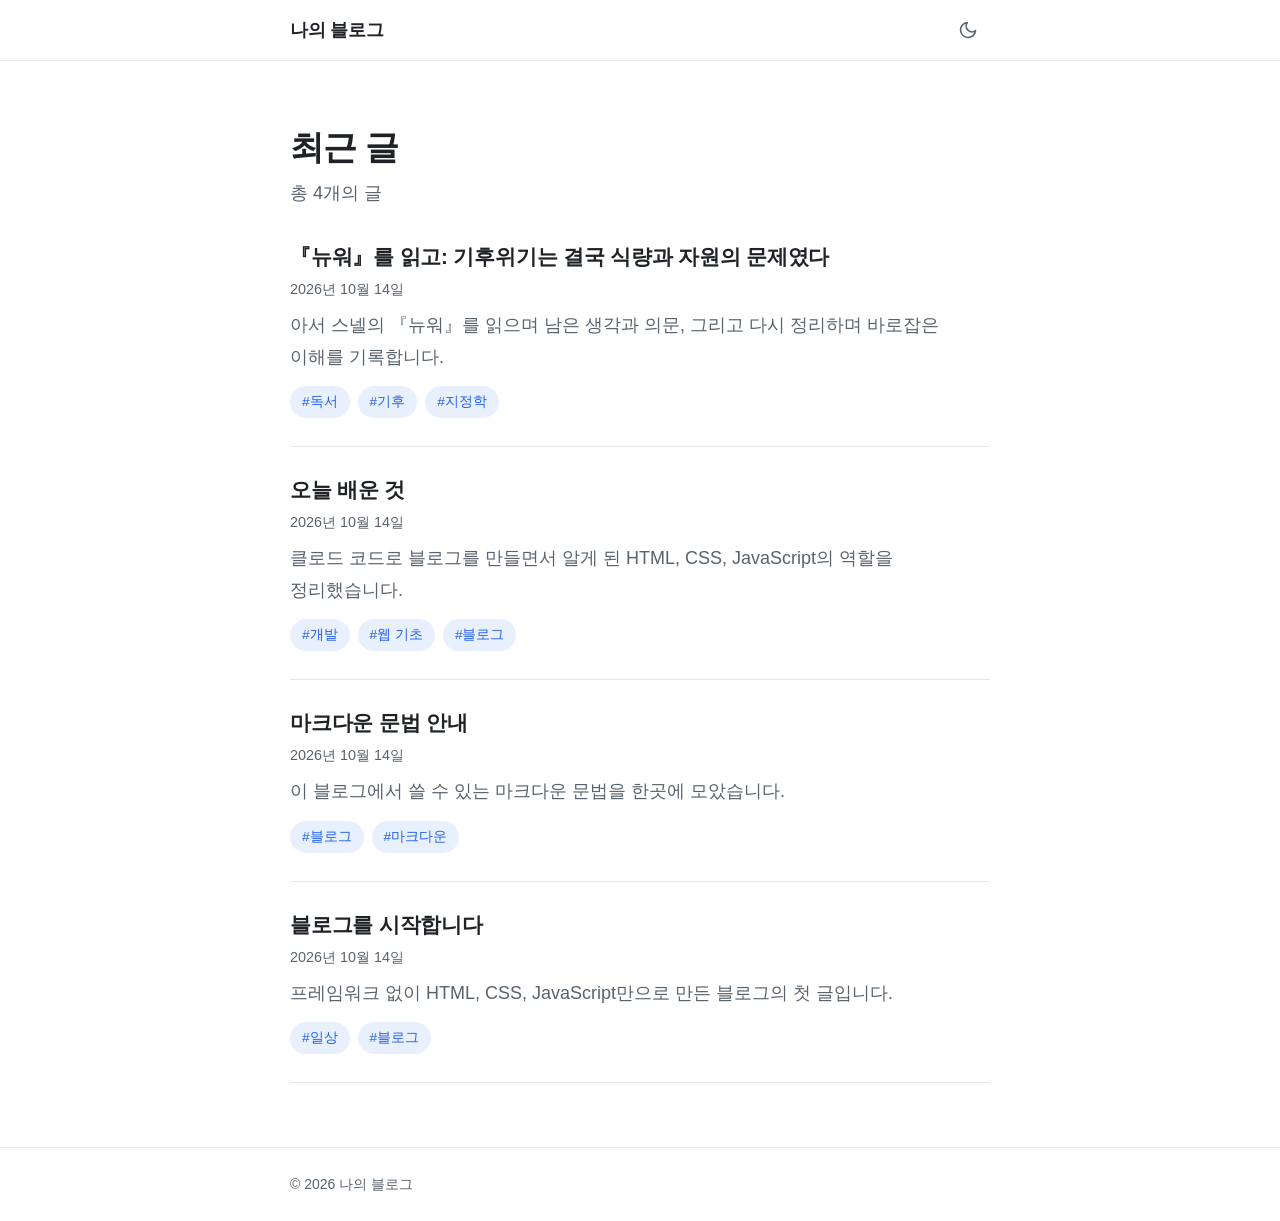
==== index.html @ 760bfa84 "블로그 초기 버전 완성 Co-Authored-By: Claude Opus 5.5 <noreply@anthropic.com>" ====
<!doctype html>
<html lang="ko">
<head>
  <meta charset="utf-8">
  <meta name="viewport" content="width=device-width, initial-scale=1">
  <title>나의 블로그</title>
  <meta name="description" content="마크다운으로 쓰는 개인 블로그">
  <script>
    // 렌더링 전에 테마를 정해 깜빡임을 막는다
    (function () {
      let theme = null;
      try { theme = localStorage.getItem('theme'); } catch (e) {}
      if (theme !== 'light' && theme !== 'dark') {
        theme = window.matchMedia('(prefers-color-scheme: dark)').matches ? 'dark' : 'light';
      }
      document.documentElement.dataset.theme = theme;
    })();
  </script>
  <link rel="stylesheet" href="css/style.css">
</head>
<body>
  <a class="skip-link" href="#app">본문으로 건너뛰기</a>

  <header class="site-header">
    <div class="container header-inner">
      <a class="site-title" href="#/">나의 블로그</a>
      <button class="theme-toggle" type="button" aria-label="다크 모드로 전환">
        <svg class="icon-moon" viewBox="0 0 24 24" width="20" height="20" aria-hidden="true">
          <path d="M21 12.8A9 9 0 1 1 11.2 3a7 7 0 0 0 9.8 9.8z" fill="none" stroke="currentColor" stroke-width="2" stroke-linecap="round" stroke-linejoin="round"/>
        </svg>
        <svg class="icon-sun" viewBox="0 0 24 24" width="20" height="20" aria-hidden="true">
          <circle cx="12" cy="12" r="4.5" fill="none" stroke="currentColor" stroke-width="2"/>
          <path d="M12 2v2M12 20v2M4.9 4.9l1.4 1.4M17.7 17.7l1.4 1.4M2 12h2M20 12h2M4.9 19.1l1.4-1.4M17.7 6.3l1.4-1.4" fill="none" stroke="currentColor" stroke-width="2" stroke-linecap="round"/>
        </svg>
      </button>
    </div>
  </header>

  <main id="app" class="container" tabindex="-1">
    <p class="status">불러오는 중…</p>
  </main>

  <footer class="site-footer">
    <div class="container">
      <p>© <span id="year"></span> 나의 블로그</p>
    </div>
  </footer>

  <script>
    // 파일을 직접 열면(file://) 모듈 스크립트가 아예 실행되지 않으므로 여기서 안내한다
    if (location.protocol === 'file:') {
      document.getElementById('app').innerHTML =
        '<h1 class="page-title">로컬 서버로 열어주세요</h1>' +
        '<div class="prose"><p>파일을 직접 열면 글을 불러올 수 없어요. 프로젝트 폴더에서 아래 명령을 실행한 뒤 ' +
        '<code>http://localhost:8000</code> 으로 접속하세요.</p>' +
        '<pre><code>python -m http.server 8000</code></pre></div>';
    }
  </script>
  <script type="module" src="js/app.js"></script>
</body>
</html>
---- css/style.css ----
/* ===== 테마 변수 ===== */
:root {
  --bg: #ffffff;
  --surface: #f9fafb;
  --text: #1f2328;
  --muted: #59636e;
  --accent: #2563eb;
  --accent-soft: rgba(37, 99, 235, 0.1);
  --border: #e5e7eb;
  --code-bg: #f6f8fa;
  --quote: #d0d7de;

  --font-sans: "Pretendard", -apple-system, BlinkMacSystemFont, "Apple SD Gothic Neo",
    "Malgun Gothic", "Segoe UI", sans-serif;
  --font-mono: ui-monospace, SFMono-Regular, "D2Coding", Consolas, "Liberation Mono", monospace;

  --content-width: 700px;
  --gutter: 16px;

  color-scheme: light;
}

[data-theme="dark"] {
  --bg: #0d1117;
  --surface: #151b23;
  --text: #e6edf3;
  --muted: #9198a1;
  --accent: #60a5fa;
  --accent-soft: rgba(96, 165, 250, 0.14);
  --border: #30363d;
  --code-bg: #161b22;
  --quote: #3d444d;

  color-scheme: dark;
}

/* ===== 기본 ===== */
*,
*::before,
*::after {
  box-sizing: border-box;
}

html {
  -webkit-text-size-adjust: 100%;
  text-size-adjust: 100%;
}

body {
  margin: 0;
  min-height: 100vh;
  display: flex;
  flex-direction: column;
  background-color: var(--bg);
  color: var(--text);
  font-family: var(--font-sans);
  font-size: 17px;
  line-height: 1.75;
  word-break: keep-all;
  overflow-wrap: break-word;
  transition: background-color 0.2s ease, color 0.2s ease;
}

@media (prefers-reduced-motion: reduce) {
  *,
  *::before,
  *::after {
    transition: none !important;
  }
}

a {
  color: var(--accent);
  text-decoration: none;
}

a:hover {
  text-decoration: underline;
  text-underline-offset: 3px;
}

:focus-visible {
  outline: 2px solid var(--accent);
  outline-offset: 2px;
  border-radius: 4px;
}

img {
  max-width: 100%;
  height: auto;
}

.container {
  width: 100%;
  max-width: calc(var(--content-width) + var(--gutter) * 2);
  margin: 0 auto;
  padding: 0 var(--gutter);
}

.skip-link {
  position: absolute;
  left: var(--gutter);
  top: -100px;
  padding: 8px 12px;
  background: var(--accent);
  color: #fff;
  border-radius: 6px;
  z-index: 10;
}

.skip-link:focus {
  top: 8px;
}

/* ===== 헤더 / 푸터 ===== */
.site-header {
  position: sticky;
  top: 0;
  z-index: 5;
  background-color: var(--bg);
  border-bottom: 1px solid var(--border);
  transition: background-color 0.2s ease;
}

.header-inner {
  display: flex;
  align-items: center;
  justify-content: space-between;
  min-height: 60px;
}

.site-title {
  display: inline-flex;
  align-items: center;
  min-height: 44px;
  font-size: 1.1rem;
  font-weight: 700;
  color: var(--text);
  letter-spacing: -0.01em;
}

.site-title:hover {
  text-decoration: none;
  color: var(--accent);
}

.theme-toggle {
  display: inline-flex;
  align-items: center;
  justify-content: center;
  width: 44px;
  height: 44px;
  padding: 0;
  border: 1px solid transparent;
  border-radius: 10px;
  background: transparent;
  color: var(--muted);
  cursor: pointer;
}

.theme-toggle:hover {
  background: var(--surface);
  border-color: var(--border);
  color: var(--text);
}

/* 라이트 모드에선 달(다크로 전환), 다크 모드에선 해(라이트로 전환) 아이콘 */
.icon-sun { display: none; }
[data-theme="dark"] .icon-sun { display: block; }
[data-theme="dark"] .icon-moon { display: none; }

#app {
  flex: 1;
  padding-top: 40px;
  padding-bottom: 64px;
}

#app:focus {
  outline: none;
}

.site-footer {
  border-top: 1px solid var(--border);
  color: var(--muted);
  font-size: 0.875rem;
}

.site-footer p {
  margin: 24px 0;
}

/* ===== 공통 ===== */
.status {
  color: var(--muted);
}

.page-title {
  margin: 0 0 8px;
  font-size: 1.75rem;
  line-height: 1.35;
  letter-spacing: -0.02em;
}

.page-subtitle {
  margin: 0 0 32px;
  color: var(--muted);
}

.meta {
  display: flex;
  flex-wrap: wrap;
  align-items: center;
  gap: 4px 12px;
  color: var(--muted);
  font-size: 0.9rem;
}

.tags {
  display: flex;
  flex-wrap: wrap;
  gap: 8px;
  margin: 0;
  padding: 0;
  list-style: none;
}

.tag {
  display: inline-flex;
  align-items: center;
  min-height: 32px;
  padding: 0 12px;
  border-radius: 999px;
  background: var(--accent-soft);
  color: var(--accent);
  font-size: 0.85rem;
  line-height: 1;
}

.tag:hover {
  text-decoration: none;
  filter: brightness(1.1);
}

/* ===== 글 목록 ===== */
.post-list {
  margin: 0;
  padding: 0;
  list-style: none;
}

.post-item {
  padding: 28px 0;
  border-bottom: 1px solid var(--border);
}

.post-item:first-child {
  padding-top: 0;
}

.post-item h2 {
  margin: 0 0 6px;
  font-size: 1.3rem;
  line-height: 1.4;
  letter-spacing: -0.01em;
}

.post-item h2 a {
  color: var(--text);
}

.post-item h2 a:hover {
  color: var(--accent);
  text-decoration: none;
}

.post-item .description {
  margin: 8px 0 12px;
  color: var(--muted);
}

/* ===== 글 본문 ===== */
.post-header {
  margin-bottom: 40px;
  padding-bottom: 24px;
  border-bottom: 1px solid var(--border);
}

.post-header .meta {
  margin-bottom: 16px;
}

.prose > :first-child {
  margin-top: 0;
}

.prose h1,
.prose h2,
.prose h3,
.prose h4,
.prose h5,
.prose h6 {
  margin: 2em 0 0.6em;
  line-height: 1.4;
  letter-spacing: -0.01em;
  scroll-margin-top: 80px;
}

.prose h1 { font-size: 1.75rem; }
.prose h2 { font-size: 1.45rem; padding-bottom: 0.3em; border-bottom: 1px solid var(--border); }
.prose h3 { font-size: 1.2rem; }
.prose h4 { font-size: 1.05rem; }
.prose h5,
.prose h6 { font-size: 1rem; color: var(--muted); }

.prose p,
.prose ul,
.prose ol,
.prose blockquote,
.prose pre,
.prose .table-wrap {
  margin: 0 0 1.25em;
}

.prose ul,
.prose ol {
  padding-left: 1.5em;
}

.prose li + li {
  margin-top: 0.25em;
}

.prose li > ul,
.prose li > ol {
  margin: 0.25em 0 0;
}

.prose a {
  text-decoration: underline;
  text-decoration-color: var(--accent-soft);
  text-decoration-thickness: 2px;
  text-underline-offset: 3px;
}

.prose a:hover {
  text-decoration-color: var(--accent);
}

.prose blockquote {
  padding: 0.2em 1em;
  border-left: 4px solid var(--quote);
  color: var(--muted);
}

.prose blockquote > :last-child {
  margin-bottom: 0;
}

.prose hr {
  margin: 2.5em 0;
  border: 0;
  border-top: 1px solid var(--border);
}

.prose img {
  display: block;
  margin: 1.5em auto;
  border-radius: 8px;
}

.prose code {
  padding: 0.15em 0.4em;
  border-radius: 6px;
  background: var(--code-bg);
  font-family: var(--font-mono);
  font-size: 0.88em;
  word-break: break-all;
}

.prose pre {
  padding: 16px;
  border: 1px solid var(--border);
  border-radius: 10px;
  background: var(--code-bg);
  overflow-x: auto;
  line-height: 1.6;
  -webkit-overflow-scrolling: touch;
}

.prose pre code {
  padding: 0;
  background: none;
  font-size: 0.875rem;
  word-break: normal;
  white-space: pre;
}

.prose .table-wrap {
  overflow-x: auto;
  -webkit-overflow-scrolling: touch;
}

.prose table {
  width: 100%;
  border-collapse: collapse;
  font-size: 0.95rem;
  word-break: normal;
}

.prose th,
.prose td {
  padding: 8px 12px;
  border: 1px solid var(--border);
  text-align: left;
}

.prose th {
  background: var(--surface);
  font-weight: 600;
  white-space: nowrap;
}

/* ===== 이전/다음 글 ===== */
.post-nav {
  display: grid;
  gap: 12px;
  margin-top: 56px;
  padding-top: 24px;
  border-top: 1px solid var(--border);
}

.post-nav a {
  display: block;
  padding: 14px 16px;
  border: 1px solid var(--border);
  border-radius: 10px;
  color: var(--text);
}

.post-nav a:hover {
  border-color: var(--accent);
  text-decoration: none;
}

.post-nav .label {
  display: block;
  color: var(--muted);
  font-size: 0.8rem;
}

.post-nav .next {
  text-align: right;
}

.back-link {
  display: inline-flex;
  align-items: center;
  min-height: 44px;
  margin-top: 8px;
}

/* ===== 태블릿 이상 ===== */
@media (min-width: 768px) {
  :root {
    --gutter: 24px;
  }

  body {
    font-size: 18px;
  }

  #app {
    padding-top: 64px;
  }

  .page-title {
    font-size: 2.1rem;
  }

  .post-nav {
    grid-template-columns: 1fr 1fr;
  }

  .post-nav .next {
    grid-column: 2;
  }
}
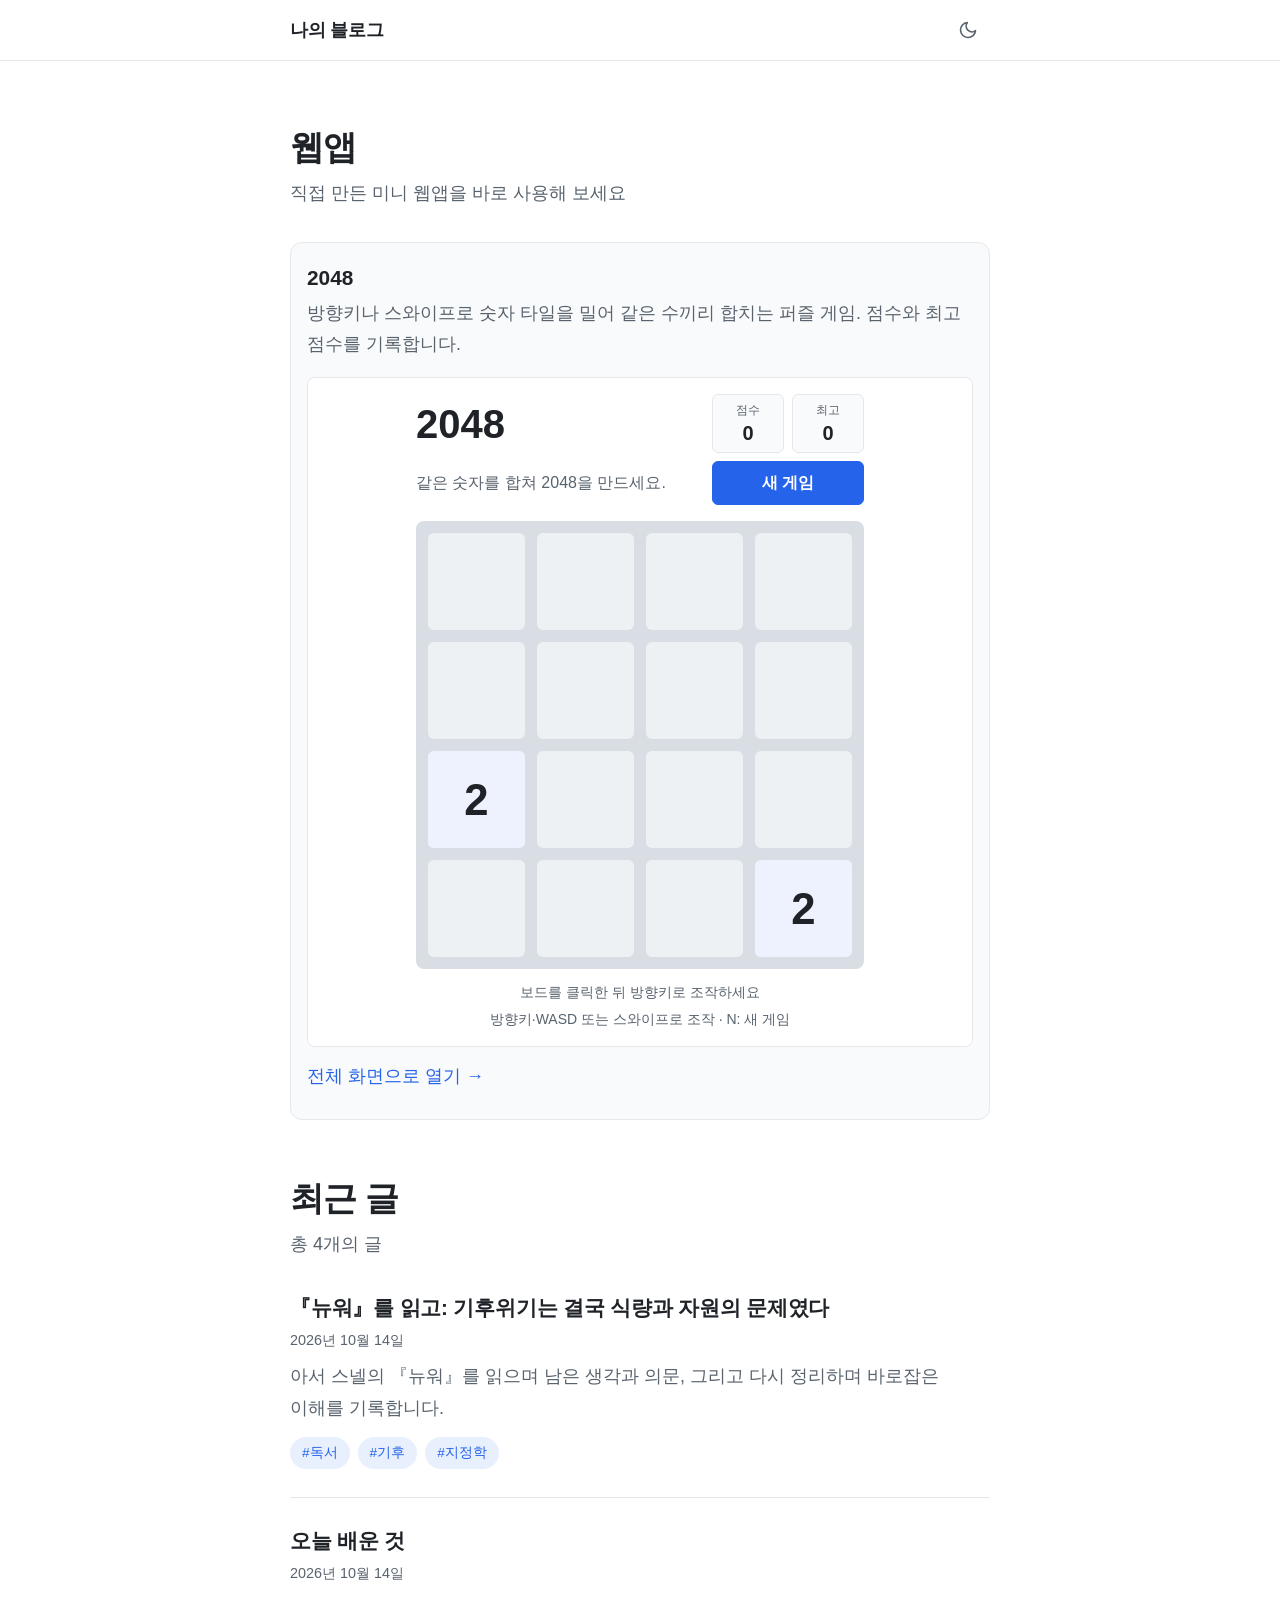
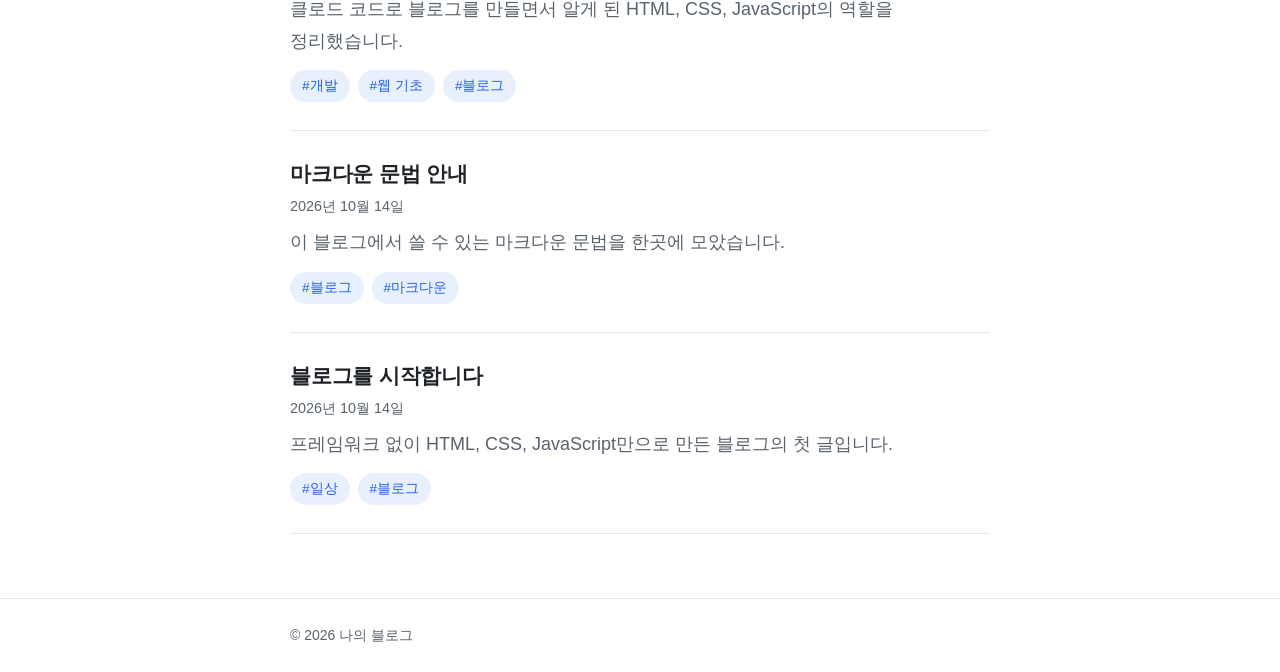
==== commit b5a793c9: "2048 웹앱 추가 및 메인 페이지에 웹앱 카드 임베드 - apps/2048: 방향키·스와이프로 타일을 합치는 2048 게임 (점수/최고 점수, 라이트·다크 테마) - spec.m" ====
--- a/index.html
+++ b/index.html
@@ -40,6 +40,26 @@
     <p class="status">불러오는 중…</p>
   </main>
 
+  <!-- 메인(#/) 화면 위쪽에 보여줄 웹앱 카드. 새 웹앱은 여기에 <li class="app-card">를 추가한다 -->
+  <template id="app-cards">
+    <section class="apps" aria-labelledby="apps-title">
+      <h1 class="page-title" id="apps-title">웹앱</h1>
+      <p class="page-subtitle">직접 만든 미니 웹앱을 바로 사용해 보세요</p>
+      <ul class="app-list">
+        <li class="app-card">
+          <article>
+            <h2><a href="apps/2048/">2048</a></h2>
+            <p class="description">방향키나 스와이프로 숫자 타일을 밀어 같은 수끼리 합치는 퍼즐 게임. 점수와 최고 점수를 기록합니다.</p>
+            <div class="app-frame">
+              <iframe src="apps/2048/" title="2048 게임 미리보기" loading="lazy"></iframe>
+            </div>
+            <a class="app-open" href="apps/2048/">전체 화면으로 열기 →</a>
+          </article>
+        </li>
+      </ul>
+    </section>
+  </template>
+
   <footer class="site-footer">
     <div class="container">
       <p>© <span id="year"></span> 나의 블로그</p>
--- a/css/style.css
+++ b/css/style.css
@@ -278,6 +278,67 @@
   color: var(--muted);
 }
 
+/* ===== 웹앱 카드 ===== */
+.apps {
+  margin-bottom: 56px;
+}
+
+.app-list {
+  display: grid;
+  gap: 24px;
+  margin: 0;
+  padding: 0;
+  list-style: none;
+}
+
+.app-card {
+  padding: 20px 16px;
+  border: 1px solid var(--border);
+  border-radius: 12px;
+  background: var(--surface);
+}
+
+.app-card h2 {
+  margin: 0 0 6px;
+  font-size: 1.3rem;
+  line-height: 1.4;
+}
+
+.app-card h2 a {
+  color: var(--text);
+}
+
+.app-card h2 a:hover {
+  color: var(--accent);
+  text-decoration: none;
+}
+
+.app-card .description {
+  margin: 0 0 16px;
+  color: var(--muted);
+}
+
+.app-frame {
+  overflow: hidden;
+  border: 1px solid var(--border);
+  border-radius: 8px;
+  background: var(--bg);
+}
+
+.app-frame iframe {
+  display: block;
+  width: 100%;
+  height: 680px; /* 기본값. 같은 출처면 app.js가 내용 높이에 맞춘다 */
+  border: 0;
+}
+
+.app-open {
+  display: inline-flex;
+  align-items: center;
+  min-height: 44px;
+  margin-top: 8px;
+}
+
 /* ===== 글 본문 ===== */
 .post-header {
   margin-bottom: 40px;
